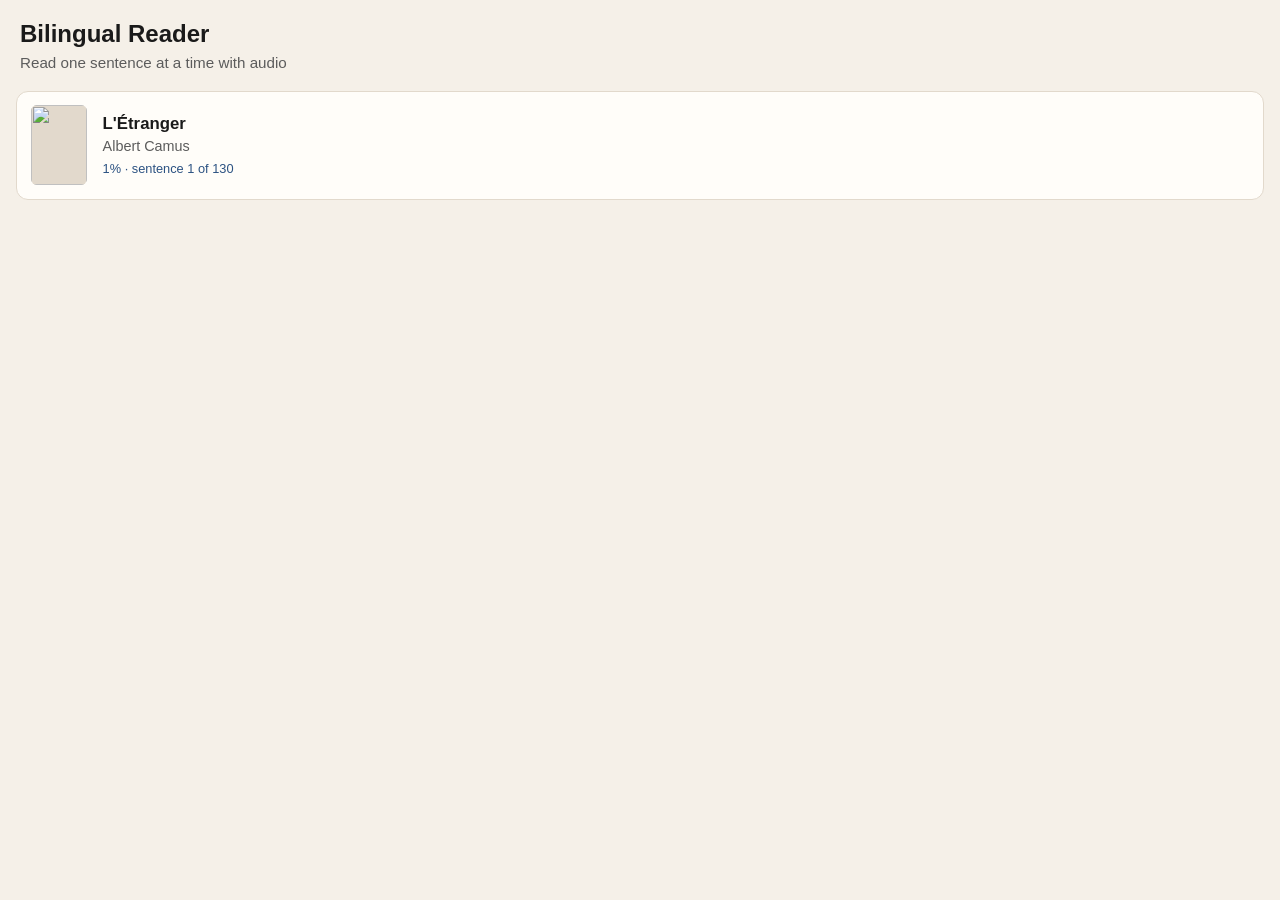
==== web/index.html @ 61bd3c81 "init: mvp v.1" ====
<!DOCTYPE html>
<html lang="en">
<head>
  <meta charset="UTF-8">
  <meta name="viewport" content="width=device-width, initial-scale=1.0, viewport-fit=cover">
  <meta name="apple-mobile-web-app-capable" content="yes">
  <meta name="apple-mobile-web-app-status-bar-style" content="default">
  <meta name="theme-color" content="#f5f0e8">
  <title>Bilingual Reader</title>
  <link rel="manifest" href="manifest.json">
  <link rel="stylesheet" href="styles.css">
</head>
<body>
  <div id="app"></div>
  <audio id="audio-player" preload="auto"></audio>
  <script src="app.js"></script>
</body>
</html>
---- web/styles.css ----
:root {
  --bg: #f5f0e8;
  --surface: #fffdf9;
  --text: #1a1a1a;
  --text-muted: #5c5c5c;
  --accent: #2c5282;
  --accent-soft: #ebf4ff;
  --border: #e2d9cc;
  --safe-bottom: env(safe-area-inset-bottom, 0px);
  --safe-top: env(safe-area-inset-top, 0px);
}

* {
  box-sizing: border-box;
  -webkit-tap-highlight-color: transparent;
}

html, body {
  margin: 0;
  padding: 0;
  height: 100%;
  font-family: Georgia, "Times New Roman", serif;
  background: var(--bg);
  color: var(--text);
}

body {
  overflow: hidden;
}

#app {
  display: flex;
  flex-direction: column;
  height: 100dvh;
  padding-top: var(--safe-top);
}

.hidden {
  display: none !important;
}

/* Library */
.library-header {
  padding: 1.25rem 1.25rem 0.5rem;
}

.library-header h1 {
  margin: 0;
  font-size: 1.5rem;
  font-weight: 600;
  font-family: -apple-system, BlinkMacSystemFont, "Segoe UI", sans-serif;
}

.library-header p {
  margin: 0.35rem 0 0;
  color: var(--text-muted);
  font-size: 0.95rem;
  font-family: -apple-system, BlinkMacSystemFont, "Segoe UI", sans-serif;
}

.book-list {
  flex: 1;
  overflow-y: auto;
  padding: 0.75rem 1rem 1.5rem;
  -webkit-overflow-scrolling: touch;
}

.book-card {
  display: flex;
  gap: 1rem;
  align-items: center;
  width: 100%;
  padding: 0.85rem;
  margin-bottom: 0.75rem;
  border: 1px solid var(--border);
  border-radius: 12px;
  background: var(--surface);
  text-align: left;
  cursor: pointer;
  font: inherit;
  color: inherit;
}

.book-card:active {
  background: var(--accent-soft);
}

.book-cover {
  width: 56px;
  height: 80px;
  object-fit: cover;
  border-radius: 6px;
  background: var(--border);
  flex-shrink: 0;
}

.book-cover.placeholder {
  display: flex;
  align-items: center;
  justify-content: center;
  font-size: 1.5rem;
  color: var(--text-muted);
}

.book-info h2 {
  margin: 0 0 0.25rem;
  font-size: 1.05rem;
  font-family: -apple-system, BlinkMacSystemFont, "Segoe UI", sans-serif;
}

.book-info .author {
  margin: 0;
  color: var(--text-muted);
  font-size: 0.9rem;
  font-family: -apple-system, BlinkMacSystemFont, "Segoe UI", sans-serif;
}

.book-info .progress {
  margin: 0.4rem 0 0;
  font-size: 0.8rem;
  color: var(--accent);
  font-family: -apple-system, BlinkMacSystemFont, "Segoe UI", sans-serif;
}

.empty-state {
  text-align: center;
  padding: 3rem 1.5rem;
  color: var(--text-muted);
  font-family: -apple-system, BlinkMacSystemFont, "Segoe UI", sans-serif;
}

/* Reader */
.reader-view {
  display: flex;
  flex-direction: column;
  height: 100%;
}

.reader-top {
  display: flex;
  align-items: center;
  gap: 0.5rem;
  padding: 0.75rem 1rem;
  border-bottom: 1px solid var(--border);
  background: var(--surface);
  font-family: -apple-system, BlinkMacSystemFont, "Segoe UI", sans-serif;
}

.back-btn {
  min-width: 44px;
  min-height: 44px;
  border: none;
  background: none;
  font-size: 1.25rem;
  cursor: pointer;
  color: var(--accent);
  border-radius: 8px;
}

.back-btn:active {
  background: var(--accent-soft);
}

.reader-title {
  flex: 1;
  min-width: 0;
}

.reader-title h1 {
  margin: 0;
  font-size: 1rem;
  font-weight: 600;
  white-space: nowrap;
  overflow: hidden;
  text-overflow: ellipsis;
}

.reader-title p {
  margin: 0.1rem 0 0;
  font-size: 0.8rem;
  color: var(--text-muted);
}

.progress-badge {
  font-size: 0.8rem;
  color: var(--text-muted);
  white-space: nowrap;
}

.reader-content {
  flex: 1;
  overflow-y: auto;
  padding: 1.5rem 1.25rem 1rem;
  -webkit-overflow-scrolling: touch;
  touch-action: pan-y;
}

.sentence-original {
  font-size: 1.35rem;
  line-height: 1.65;
  margin: 0 0 1.25rem;
  user-select: text;
  -webkit-user-select: text;
}

.sentence-translation {
  font-size: 1.1rem;
  line-height: 1.55;
  color: var(--text-muted);
  margin: 0;
  padding: 1rem;
  border-left: 3px solid var(--accent);
  background: var(--accent-soft);
  border-radius: 0 8px 8px 0;
  user-select: text;
  -webkit-user-select: text;
  font-family: -apple-system, BlinkMacSystemFont, "Segoe UI", sans-serif;
}

.sentence-translation.hidden {
  display: none;
}

.no-translation-hint {
  font-size: 0.9rem;
  color: var(--text-muted);
  font-family: -apple-system, BlinkMacSystemFont, "Segoe UI", sans-serif;
}

/* Bottom toolbar */
.reader-toolbar {
  display: grid;
  grid-template-columns: repeat(5, 1fr);
  gap: 0.15rem;
  padding: 0.5rem 0.5rem calc(0.5rem + var(--safe-bottom));
  border-top: 1px solid var(--border);
  background: var(--surface);
}

.toolbar-btn {
  display: flex;
  flex-direction: column;
  align-items: center;
  justify-content: center;
  gap: 0.2rem;
  min-height: 52px;
  border: none;
  background: none;
  border-radius: 10px;
  cursor: pointer;
  color: var(--text);
  font-family: -apple-system, BlinkMacSystemFont, "Segoe UI", sans-serif;
  font-size: 0.65rem;
  padding: 0.35rem;
}

.toolbar-btn .icon {
  font-size: 1.35rem;
  line-height: 1;
}

.toolbar-btn:active {
  background: var(--accent-soft);
}

.toolbar-btn.primary {
  color: var(--accent);
}

.toolbar-btn.active {
  color: var(--accent);
  background: var(--accent-soft);
}

.toolbar-btn:disabled {
  opacity: 0.35;
  cursor: default;
}

.toolbar-btn:disabled:active {
  background: none;
}

.error-banner {
  padding: 0.75rem 1rem;
  background: #fed7d7;
  color: #9b2c2c;
  font-size: 0.9rem;
  font-family: -apple-system, BlinkMacSystemFont, "Segoe UI", sans-serif;
}
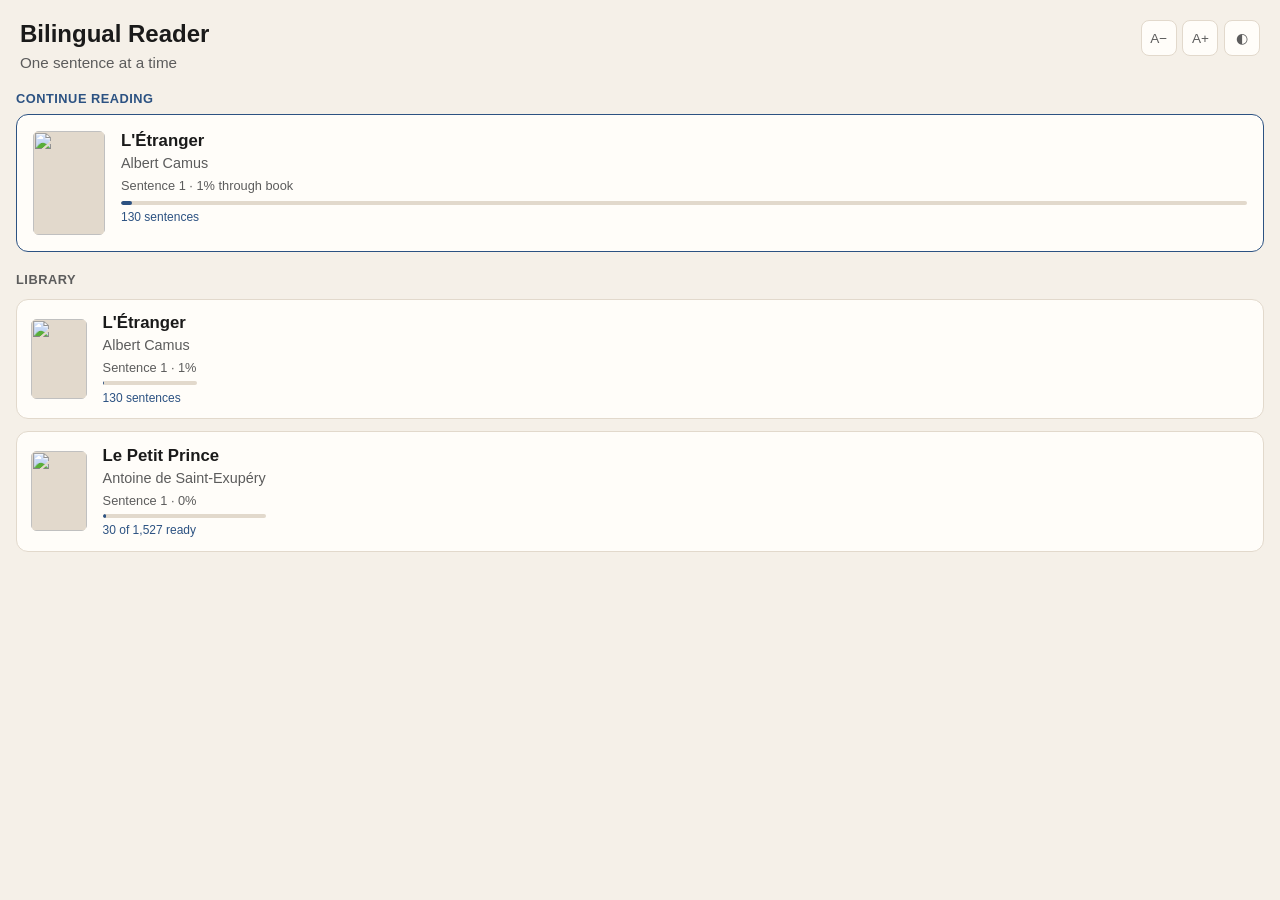
==== commit 29081439: "feat(web): reader v2 with study modes and modular UI Split the app into ES modules and layered CSS. " ====
--- a/web/index.html
+++ b/web/index.html
@@ -8,11 +8,15 @@
   <meta name="theme-color" content="#f5f0e8">
   <title>Bilingual Reader</title>
   <link rel="manifest" href="manifest.json">
-  <link rel="stylesheet" href="styles.css">
+  <link rel="apple-touch-icon" href="icon.svg">
+  <link rel="stylesheet" href="styles/tokens.css">
+  <link rel="stylesheet" href="styles/base.css">
+  <link rel="stylesheet" href="styles/library.css">
+  <link rel="stylesheet" href="styles/reader.css">
 </head>
 <body>
   <div id="app"></div>
   <audio id="audio-player" preload="auto"></audio>
-  <script src="app.js"></script>
+  <script type="module" src="app.js"></script>
 </body>
 </html>
--- a/web/styles/tokens.css
+++ b/web/styles/tokens.css
@@ -0,0 +1,62 @@
+:root {
+  --bg: #f5f0e8;
+  --surface: #fffdf9;
+  --text: #1a1a1a;
+  --text-muted: #5c5c5c;
+  --accent: #2c5282;
+  --accent-soft: #ebf4ff;
+  --border: #e2d9cc;
+  --error-bg: #fed7d7;
+  --error-text: #9b2c2c;
+
+  --font-serif: Georgia, "Times New Roman", serif;
+  --font-ui: -apple-system, BlinkMacSystemFont, "Segoe UI", sans-serif;
+  --font-scale: 1;
+  --text-fr: calc(1.45rem * var(--font-scale));
+  --text-en: calc(1.05rem * var(--font-scale));
+  --leading-fr: 1.7;
+  --content-max: 36rem;
+  --radius: 12px;
+  --radius-sm: 8px;
+  --ease: cubic-bezier(0.25, 0.1, 0.25, 1);
+  --duration: 220ms;
+
+  --safe-bottom: env(safe-area-inset-bottom, 0px);
+  --safe-top: env(safe-area-inset-top, 0px);
+}
+
+@media (prefers-color-scheme: dark) {
+  :root:not([data-theme="light"]) {
+    --bg: #141210;
+    --surface: #1e1b18;
+    --text: #f0ebe3;
+    --text-muted: #a39a90;
+    --accent: #7eb6ff;
+    --accent-soft: #1a2838;
+    --border: #3a3530;
+    --error-bg: #3d2020;
+    --error-text: #feb2b2;
+  }
+}
+
+:root[data-theme="dark"] {
+  --bg: #141210;
+  --surface: #1e1b18;
+  --text: #f0ebe3;
+  --text-muted: #a39a90;
+  --accent: #7eb6ff;
+  --accent-soft: #1a2838;
+  --border: #3a3530;
+  --error-bg: #3d2020;
+  --error-text: #feb2b2;
+}
+
+:root[data-theme="light"] {
+  --bg: #f5f0e8;
+  --surface: #fffdf9;
+  --text: #1a1a1a;
+  --text-muted: #5c5c5c;
+  --accent: #2c5282;
+  --accent-soft: #ebf4ff;
+  --border: #e2d9cc;
+}
--- a/web/styles/base.css
+++ b/web/styles/base.css
@@ -0,0 +1,71 @@
+* {
+  box-sizing: border-box;
+  -webkit-tap-highlight-color: transparent;
+}
+
+html,
+body {
+  margin: 0;
+  padding: 0;
+  height: 100%;
+  font-family: var(--font-serif);
+  background: var(--bg);
+  color: var(--text);
+}
+
+body {
+  overflow: hidden;
+  -webkit-font-smoothing: antialiased;
+}
+
+#app {
+  display: flex;
+  flex-direction: column;
+  height: 100dvh;
+  padding-top: var(--safe-top);
+}
+
+button {
+  font: inherit;
+  color: inherit;
+}
+
+button:focus-visible {
+  outline: 2px solid var(--accent);
+  outline-offset: 2px;
+}
+
+.hidden {
+  display: none !important;
+}
+
+.progress-track {
+  height: 4px;
+  background: var(--border);
+  border-radius: 999px;
+  overflow: hidden;
+}
+
+.progress-fill {
+  height: 100%;
+  background: var(--accent);
+  border-radius: 999px;
+  transition: width var(--duration) var(--ease);
+}
+
+.error-banner {
+  padding: 0.75rem 1rem;
+  background: var(--error-bg);
+  color: var(--error-text);
+  font-size: 0.9rem;
+  font-family: var(--font-ui);
+}
+
+@media (prefers-reduced-motion: reduce) {
+  *,
+  *::before,
+  *::after {
+    animation-duration: 0.01ms !important;
+    transition-duration: 0.01ms !important;
+  }
+}
--- a/web/styles/library.css
+++ b/web/styles/library.css
@@ -0,0 +1,189 @@
+.library-header {
+  padding: 1.25rem 1.25rem 0.5rem;
+}
+
+.library-header-row {
+  display: flex;
+  align-items: flex-start;
+  justify-content: space-between;
+  gap: 1rem;
+}
+
+.library-header h1 {
+  margin: 0;
+  font-size: 1.5rem;
+  font-weight: 600;
+  font-family: var(--font-ui);
+}
+
+.library-header p {
+  margin: 0.35rem 0 0;
+  color: var(--text-muted);
+  font-size: 0.95rem;
+  font-family: var(--font-ui);
+}
+
+.library-actions {
+  display: flex;
+  gap: 0.35rem;
+  flex-shrink: 0;
+}
+
+.icon-btn {
+  min-width: 36px;
+  min-height: 36px;
+  border: 1px solid var(--border);
+  border-radius: var(--radius-sm);
+  background: var(--surface);
+  cursor: pointer;
+  font-family: var(--font-ui);
+  font-size: 0.85rem;
+  color: var(--text-muted);
+}
+
+.icon-btn:active {
+  background: var(--accent-soft);
+}
+
+.book-list {
+  flex: 1;
+  overflow-y: auto;
+  padding: 0.75rem 1rem calc(1.5rem + var(--safe-bottom));
+  -webkit-overflow-scrolling: touch;
+}
+
+.section-label {
+  margin: 0.5rem 0 0.75rem;
+  font-size: 0.8rem;
+  font-weight: 600;
+  text-transform: uppercase;
+  letter-spacing: 0.04em;
+  color: var(--text-muted);
+  font-family: var(--font-ui);
+}
+
+.continue-card {
+  margin-bottom: 1.25rem;
+}
+
+.continue-label {
+  margin: 0 0 0.5rem;
+  font-size: 0.8rem;
+  font-weight: 600;
+  text-transform: uppercase;
+  letter-spacing: 0.04em;
+  color: var(--accent);
+  font-family: var(--font-ui);
+}
+
+.continue-inner {
+  display: flex;
+  gap: 1rem;
+  width: 100%;
+  padding: 1rem;
+  border: 1px solid var(--accent);
+  border-radius: var(--radius);
+  background: var(--surface);
+  text-align: left;
+  cursor: pointer;
+}
+
+.continue-inner:active {
+  background: var(--accent-soft);
+}
+
+.continue-info {
+  flex: 1;
+  min-width: 0;
+}
+
+.continue-info h2 {
+  margin: 0 0 0.25rem;
+  font-size: 1.15rem;
+  font-family: var(--font-ui);
+}
+
+.book-card {
+  display: flex;
+  gap: 1rem;
+  align-items: center;
+  width: 100%;
+  padding: 0.85rem;
+  margin-bottom: 0.75rem;
+  border: 1px solid var(--border);
+  border-radius: var(--radius);
+  background: var(--surface);
+  text-align: left;
+  cursor: pointer;
+}
+
+.book-card:active {
+  background: var(--accent-soft);
+}
+
+.book-cover {
+  width: 56px;
+  height: 80px;
+  object-fit: cover;
+  border-radius: 6px;
+  background: var(--border);
+  flex-shrink: 0;
+}
+
+.book-cover-lg {
+  width: 72px;
+  height: 104px;
+}
+
+.book-cover.placeholder {
+  display: flex;
+  align-items: center;
+  justify-content: center;
+  font-size: 1.5rem;
+  color: var(--text-muted);
+}
+
+.book-info h2,
+.continue-info h2 {
+  margin: 0 0 0.25rem;
+  font-size: 1.05rem;
+  font-family: var(--font-ui);
+}
+
+.book-info .author,
+.continue-info .author {
+  margin: 0;
+  color: var(--text-muted);
+  font-size: 0.9rem;
+  font-family: var(--font-ui);
+}
+
+.book-info .meta,
+.continue-info .meta {
+  margin: 0.45rem 0 0.35rem;
+  font-size: 0.8rem;
+  color: var(--text-muted);
+  font-family: var(--font-ui);
+}
+
+.ready-meta {
+  margin: 0.35rem 0 0;
+  font-size: 0.75rem;
+  color: var(--accent);
+  font-family: var(--font-ui);
+}
+
+.continue-info .progress-track {
+  margin-top: 0.5rem;
+}
+
+.book-info .progress-track {
+  margin-top: 0.35rem;
+}
+
+.empty-state {
+  text-align: center;
+  padding: 3rem 1.5rem;
+  color: var(--text-muted);
+  font-family: var(--font-ui);
+}
--- a/web/styles/reader.css
+++ b/web/styles/reader.css
@@ -0,0 +1,273 @@
+.reader-view {
+  display: flex;
+  flex-direction: column;
+  height: 100%;
+}
+
+.reader-top {
+  display: flex;
+  align-items: center;
+  gap: 0.5rem;
+  padding: 0.75rem 1rem;
+  border-bottom: 1px solid var(--border);
+  background: var(--surface);
+  font-family: var(--font-ui);
+}
+
+.back-btn {
+  min-width: 44px;
+  min-height: 44px;
+  border: none;
+  background: none;
+  font-size: 1.25rem;
+  cursor: pointer;
+  color: var(--accent);
+  border-radius: var(--radius-sm);
+}
+
+.back-btn:active {
+  background: var(--accent-soft);
+}
+
+.reader-title {
+  flex: 1;
+  min-width: 0;
+}
+
+.reader-title h1 {
+  margin: 0;
+  font-size: 1rem;
+  font-weight: 600;
+  white-space: nowrap;
+  overflow: hidden;
+  text-overflow: ellipsis;
+}
+
+.reader-title p {
+  margin: 0.1rem 0 0;
+  font-size: 0.8rem;
+  color: var(--text-muted);
+}
+
+.mode-chip {
+  border: 1px solid var(--border);
+  border-radius: 999px;
+  padding: 0.35rem 0.65rem;
+  background: var(--surface);
+  font-size: 0.72rem;
+  font-weight: 600;
+  font-family: var(--font-ui);
+  color: var(--text-muted);
+  cursor: pointer;
+  white-space: nowrap;
+}
+
+.mode-chip.active,
+.mode-chip:active {
+  background: var(--accent-soft);
+  color: var(--accent);
+  border-color: var(--accent);
+}
+
+.reader-progress {
+  display: flex;
+  align-items: center;
+  gap: 0.75rem;
+  padding: 0.5rem 1rem;
+  background: var(--surface);
+  border-bottom: 1px solid var(--border);
+}
+
+.reader-progress .progress-track {
+  flex: 1;
+}
+
+.progress-badge {
+  font-size: 0.75rem;
+  color: var(--text-muted);
+  white-space: nowrap;
+  font-family: var(--font-ui);
+}
+
+.reader-ready {
+  margin: 0;
+  padding: 0.35rem 1rem;
+  font-size: 0.72rem;
+  text-align: center;
+  background: var(--surface);
+  border-bottom: 1px solid var(--border);
+}
+
+.reader-content {
+  flex: 1;
+  display: flex;
+  align-items: center;
+  justify-content: center;
+  overflow-y: auto;
+  padding: 1.5rem 1.25rem;
+  -webkit-overflow-scrolling: touch;
+  touch-action: pan-y;
+  opacity: 1;
+  transform: translateY(0);
+  transition:
+    opacity var(--duration) var(--ease),
+    transform var(--duration) var(--ease);
+}
+
+.reader-content.is-changing {
+  opacity: 0;
+}
+
+.reader-content.is-changing.dir-next {
+  transform: translateY(10px);
+}
+
+.reader-content.is-changing.dir-prev {
+  transform: translateY(-10px);
+}
+
+.sentence-card {
+  width: 100%;
+  max-width: var(--content-max);
+  margin: 0 auto;
+}
+
+.chapter-label {
+  margin: 0 0 1rem;
+  font-size: 0.75rem;
+  font-weight: 600;
+  letter-spacing: 0.06em;
+  text-transform: uppercase;
+  color: var(--accent);
+  font-family: var(--font-ui);
+}
+
+.sentence-original {
+  font-size: var(--text-fr);
+  line-height: var(--leading-fr);
+  margin: 0 0 1.25rem;
+  user-select: text;
+  -webkit-user-select: text;
+  transition: color var(--duration) var(--ease);
+}
+
+.sentence-original.is-speaking {
+  color: var(--accent);
+}
+
+.sentence-translation {
+  font-size: var(--text-en);
+  line-height: 1.55;
+  color: var(--text-muted);
+  margin: 0;
+  padding: 1rem;
+  border-left: 3px solid var(--accent);
+  background: var(--accent-soft);
+  border-radius: 0 var(--radius-sm) var(--radius-sm) 0;
+  user-select: text;
+  -webkit-user-select: text;
+  font-family: var(--font-ui);
+  opacity: 0;
+  max-height: 0;
+  overflow: hidden;
+  padding-top: 0;
+  padding-bottom: 0;
+  transition:
+    opacity var(--duration) var(--ease),
+    max-height var(--duration) var(--ease),
+    padding var(--duration) var(--ease);
+}
+
+.sentence-translation.is-visible {
+  opacity: 1;
+  max-height: 40vh;
+  padding: 1rem;
+}
+
+.sentence-hint {
+  margin: 0.75rem 0 0;
+  font-size: 0.85rem;
+  color: var(--text-muted);
+  font-family: var(--font-ui);
+}
+
+.study-hint {
+  font-style: italic;
+}
+
+.mode-study .sentence-card {
+  cursor: pointer;
+}
+
+.reader-toolbar {
+  display: grid;
+  grid-template-columns: 1fr auto 1fr;
+  align-items: center;
+  gap: 0.5rem;
+  padding: 0.65rem 1.25rem calc(0.65rem + var(--safe-bottom));
+  border-top: 1px solid var(--border);
+  background: var(--surface);
+}
+
+.toolbar-btn {
+  display: flex;
+  flex-direction: column;
+  align-items: center;
+  justify-content: center;
+  min-height: 48px;
+  border: none;
+  background: none;
+  border-radius: var(--radius-sm);
+  cursor: pointer;
+  color: var(--text);
+  font-family: var(--font-ui);
+}
+
+.toolbar-btn .icon {
+  font-size: 1.25rem;
+  line-height: 1;
+}
+
+.toolbar-btn:active:not(:disabled) {
+  background: var(--accent-soft);
+}
+
+.toolbar-btn-play {
+  min-width: 72px;
+  min-height: 72px;
+  border-radius: 50%;
+  background: var(--accent-soft);
+  color: var(--accent);
+  gap: 0.15rem;
+}
+
+.toolbar-btn-play.is-playing {
+  background: var(--accent);
+  color: var(--surface);
+}
+
+.toolbar-btn-play .label {
+  font-size: 0.65rem;
+  font-weight: 600;
+}
+
+.toolbar-btn-play:disabled {
+  opacity: 0.4;
+}
+
+.toolbar-btn:first-child {
+  justify-self: start;
+}
+
+.toolbar-btn:last-child {
+  justify-self: end;
+}
+
+.toolbar-btn:disabled {
+  opacity: 0.35;
+  cursor: default;
+}
+
+.toolbar-btn:disabled:active {
+  background: none;
+}
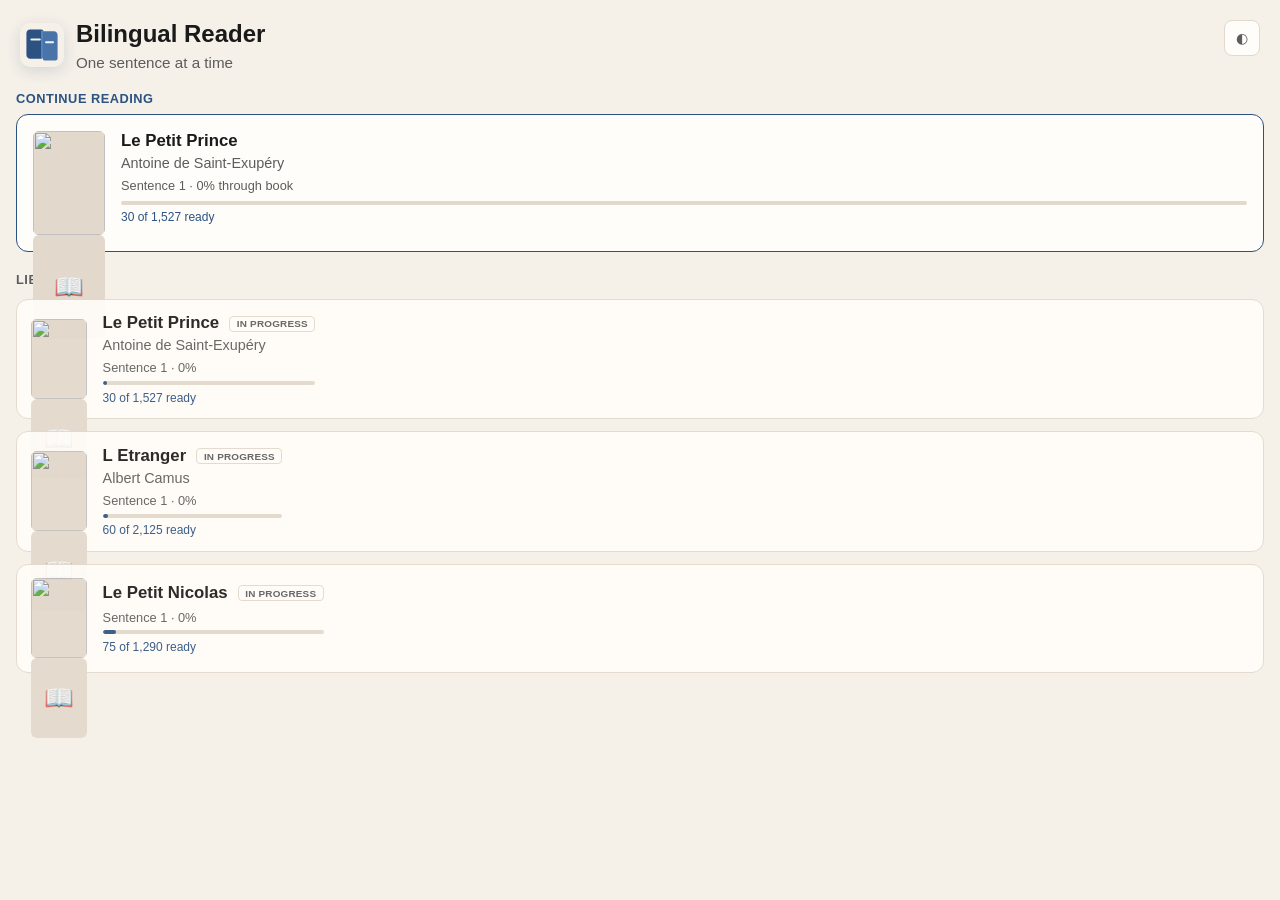
==== commit 4916866c: "feat: add Le Petit Nicolas, landing page, and reader polish Add the new book to the catalog, fix tra" ====
--- a/web/index.html
+++ b/web/index.html
@@ -7,7 +7,11 @@
   <meta name="apple-mobile-web-app-status-bar-style" content="default">
   <meta name="theme-color" content="#f5f0e8">
   <title>Bilingual Reader</title>
+  <link rel="preconnect" href="https://fonts.googleapis.com">
+  <link rel="preconnect" href="https://fonts.gstatic.com" crossorigin>
+  <link href="https://fonts.googleapis.com/css2?family=Literata:ital,opsz,wght@0,7..72,400;0,7..72,500;1,7..72,400&display=swap" rel="stylesheet">
   <link rel="manifest" href="manifest.json">
+  <link rel="icon" href="icon.svg" type="image/svg+xml">
   <link rel="apple-touch-icon" href="icon.svg">
   <link rel="stylesheet" href="styles/tokens.css">
   <link rel="stylesheet" href="styles/base.css">
--- a/web/styles/tokens.css
+++ b/web/styles/tokens.css
@@ -10,6 +10,7 @@
   --error-text: #9b2c2c;
 
   --font-serif: Georgia, "Times New Roman", serif;
+  --font-en: "Literata", Georgia, "Times New Roman", serif;
   --font-ui: -apple-system, BlinkMacSystemFont, "Segoe UI", sans-serif;
   --font-scale: 1;
   --text-fr: calc(1.45rem * var(--font-scale));
--- a/web/styles/library.css
+++ b/web/styles/library.css
@@ -9,6 +9,21 @@
   gap: 1rem;
 }
 
+.library-brand {
+  display: flex;
+  align-items: center;
+  gap: 0.75rem;
+  min-width: 0;
+}
+
+.library-logo {
+  width: 44px;
+  height: 44px;
+  flex-shrink: 0;
+  border-radius: 10px;
+  box-shadow: 0 4px 14px color-mix(in srgb, var(--accent) 16%, transparent);
+}
+
 .library-header h1 {
   margin: 0;
   font-size: 1.5rem;
@@ -16,7 +31,7 @@
   font-family: var(--font-ui);
 }
 
-.library-header p {
+.library-tagline {
   margin: 0.35rem 0 0;
   color: var(--text-muted);
   font-size: 0.95rem;
@@ -121,6 +136,18 @@
   background: var(--accent-soft);
 }
 
+.book-cover-wrap {
+  position: relative;
+  flex-shrink: 0;
+  width: 56px;
+  height: 80px;
+}
+
+.continue-inner .book-cover-wrap {
+  width: 72px;
+  height: 104px;
+}
+
 .book-cover {
   width: 56px;
   height: 80px;
@@ -128,6 +155,7 @@
   border-radius: 6px;
   background: var(--border);
   flex-shrink: 0;
+  display: block;
 }
 
 .book-cover-lg {
@@ -141,6 +169,10 @@
   justify-content: center;
   font-size: 1.5rem;
   color: var(--text-muted);
+}
+
+.book-cover.placeholder[hidden] {
+  display: none !important;
 }
 
 .book-info h2,
@@ -187,3 +219,21 @@
   color: var(--text-muted);
   font-family: var(--font-ui);
 }
+
+.book-card--incomplete {
+  opacity: 0.92;
+}
+
+.incomplete-badge {
+  display: inline-block;
+  margin-left: 0.35rem;
+  padding: 0.1rem 0.4rem;
+  font-size: 0.62rem;
+  font-weight: 600;
+  letter-spacing: 0.02em;
+  text-transform: uppercase;
+  color: var(--text-muted);
+  border: 1px solid var(--border);
+  border-radius: 4px;
+  vertical-align: middle;
+}
--- a/web/styles/reader.css
+++ b/web/styles/reader.css
@@ -2,6 +2,27 @@
   display: flex;
   flex-direction: column;
   height: 100%;
+  position: relative;
+  isolation: isolate;
+}
+
+.reader-view::before {
+  content: "";
+  position: absolute;
+  inset: 0;
+  background-image: var(--cover-image, none);
+  background-size: cover;
+  background-position: center;
+  opacity: 0.09;
+  filter: blur(12px) saturate(0.85);
+  transform: scale(1.08);
+  pointer-events: none;
+  z-index: 0;
+}
+
+.reader-view > * {
+  position: relative;
+  z-index: 1;
 }
 
 .reader-top {
@@ -10,8 +31,16 @@
   gap: 0.5rem;
   padding: 0.75rem 1rem;
   border-bottom: 1px solid var(--border);
-  background: var(--surface);
-  font-family: var(--font-ui);
+  background: color-mix(in srgb, var(--surface) 92%, transparent);
+  backdrop-filter: blur(8px);
+  font-family: var(--font-ui);
+}
+
+.reader-controls {
+  display: flex;
+  align-items: center;
+  gap: 0.35rem;
+  flex-shrink: 0;
 }
 
 .back-btn {
@@ -49,7 +78,8 @@
   color: var(--text-muted);
 }
 
-.mode-chip {
+.mode-chip,
+.speed-chip {
   border: 1px solid var(--border);
   border-radius: 999px;
   padding: 0.35rem 0.65rem;
@@ -62,8 +92,21 @@
   white-space: nowrap;
 }
 
+.speed-chip {
+  min-width: 2.25rem;
+  text-align: center;
+  font-variant-numeric: tabular-nums;
+}
+
+#btn-font {
+  min-width: 2rem;
+  font-weight: 700;
+  letter-spacing: 0.02em;
+}
+
 .mode-chip.active,
-.mode-chip:active {
+.mode-chip:active,
+.speed-chip:active {
   background: var(--accent-soft);
   color: var(--accent);
   border-color: var(--accent);
@@ -74,7 +117,7 @@
   align-items: center;
   gap: 0.75rem;
   padding: 0.5rem 1rem;
-  background: var(--surface);
+  background: color-mix(in srgb, var(--surface) 90%, transparent);
   border-bottom: 1px solid var(--border);
 }
 
@@ -94,7 +137,7 @@
   padding: 0.35rem 1rem;
   font-size: 0.72rem;
   text-align: center;
-  background: var(--surface);
+  background: color-mix(in srgb, var(--surface) 88%, transparent);
   border-bottom: 1px solid var(--border);
 }
 
@@ -130,6 +173,11 @@
   width: 100%;
   max-width: var(--content-max);
   margin: 0 auto;
+  padding: 1.25rem 1.5rem;
+  background: color-mix(in srgb, var(--surface) 88%, transparent);
+  border: 1px solid color-mix(in srgb, var(--border) 70%, transparent);
+  border-radius: var(--radius);
+  backdrop-filter: blur(6px);
 }
 
 .chapter-label {
@@ -157,16 +205,19 @@
 
 .sentence-translation {
   font-size: var(--text-en);
-  line-height: 1.55;
-  color: var(--text-muted);
+  line-height: 1.65;
+  color: var(--text);
   margin: 0;
-  padding: 1rem;
+  padding: 1rem 1.1rem;
   border-left: 3px solid var(--accent);
-  background: var(--accent-soft);
+  background: color-mix(in srgb, var(--accent-soft) 75%, transparent);
   border-radius: 0 var(--radius-sm) var(--radius-sm) 0;
   user-select: text;
   -webkit-user-select: text;
-  font-family: var(--font-ui);
+  font-family: var(--font-en);
+  font-weight: 400;
+  font-optical-sizing: auto;
+  letter-spacing: 0.01em;
   opacity: 0;
   max-height: 0;
   overflow: hidden;
@@ -179,9 +230,9 @@
 }
 
 .sentence-translation.is-visible {
-  opacity: 1;
+  opacity: 0.92;
   max-height: 40vh;
-  padding: 1rem;
+  padding: 1rem 1.1rem;
 }
 
 .sentence-hint {
@@ -206,7 +257,8 @@
   gap: 0.5rem;
   padding: 0.65rem 1.25rem calc(0.65rem + var(--safe-bottom));
   border-top: 1px solid var(--border);
-  background: var(--surface);
+  background: color-mix(in srgb, var(--surface) 92%, transparent);
+  backdrop-filter: blur(8px);
 }
 
 .toolbar-btn {
